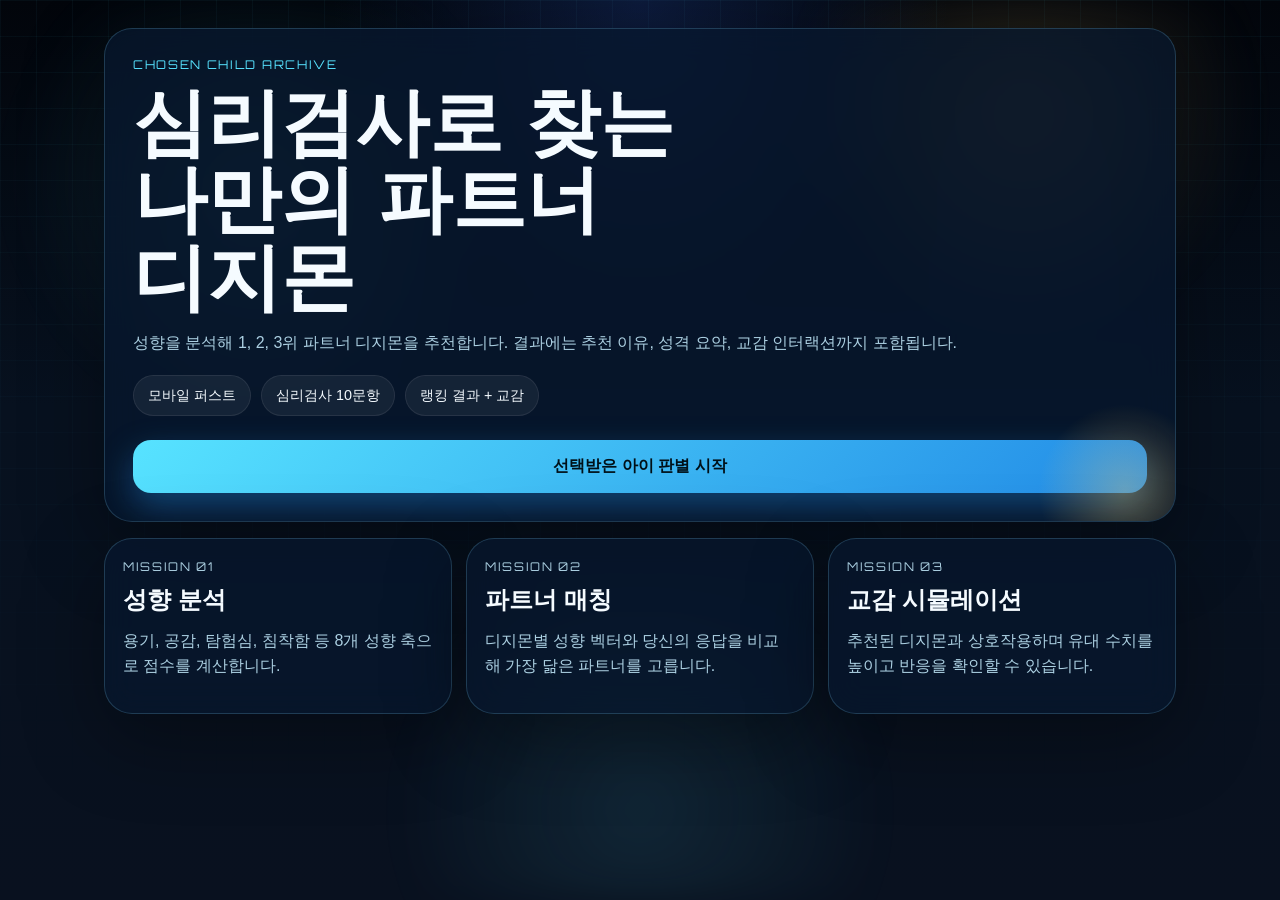
==== index.html @ f462e895 "Initial digimon partner quiz site" ====
<!DOCTYPE html>
<html lang="ko">
  <head>
    <meta charset="UTF-8" />
    <meta name="viewport" content="width=device-width, initial-scale=1.0" />
    <title>Chosen Child Archive</title>
    <meta
      name="description"
      content="심리검사를 통해 당신에게 가장 어울리는 파트너 디지몬을 찾아주는 모바일 중심 웹 경험"
    />
    <link rel="preconnect" href="https://fonts.googleapis.com" />
    <link rel="preconnect" href="https://fonts.gstatic.com" crossorigin />
    <link
      href="https://fonts.googleapis.com/css2?family=Orbitron:wght@500;700;800&family=Pretendard:wght@400;500;600;700&display=swap"
      rel="stylesheet"
    />
    <link rel="stylesheet" href="./styles.css" />
  </head>
  <body>
    <div class="background-layer background-layer-a"></div>
    <div class="background-layer background-layer-b"></div>
    <main class="app-shell">
      <section class="hero-card panel">
        <p class="eyebrow">Chosen Child Archive</p>
        <div class="hero-copy">
          <h1>심리검사로 찾는 나만의 파트너 디지몬</h1>
          <p>
            성향을 분석해 1, 2, 3위 파트너 디지몬을 추천합니다. 결과에는 추천 이유, 성격 요약,
            교감 인터랙션까지 포함됩니다.
          </p>
        </div>
        <div class="hero-meta">
          <span>모바일 퍼스트</span>
          <span>심리검사 10문항</span>
          <span>랭킹 결과 + 교감</span>
        </div>
        <button id="start-button" class="primary-button">선택받은 아이 판별 시작</button>
      </section>

      <section class="mission-grid">
        <article class="panel mini-panel">
          <p class="mini-label">Mission 01</p>
          <h2>성향 분석</h2>
          <p>용기, 공감, 탐험심, 침착함 등 8개 성향 축으로 점수를 계산합니다.</p>
        </article>
        <article class="panel mini-panel">
          <p class="mini-label">Mission 02</p>
          <h2>파트너 매칭</h2>
          <p>디지몬별 성향 벡터와 당신의 응답을 비교해 가장 닮은 파트너를 고릅니다.</p>
        </article>
        <article class="panel mini-panel">
          <p class="mini-label">Mission 03</p>
          <h2>교감 시뮬레이션</h2>
          <p>추천된 디지몬과 상호작용하며 유대 수치를 높이고 반응을 확인할 수 있습니다.</p>
        </article>
      </section>

      <section id="quiz-panel" class="panel hidden">
        <div class="section-head">
          <div>
            <p class="eyebrow">Psych Scan</p>
            <h2>당신의 디지털 문장을 해독합니다</h2>
          </div>
          <div class="progress-block">
            <span id="progress-text">1 / 10</span>
            <div class="progress-bar">
              <div id="progress-fill" class="progress-fill"></div>
            </div>
          </div>
        </div>
        <div id="question-card" class="question-card"></div>
        <div id="answer-list" class="answer-list"></div>
      </section>

      <section id="result-panel" class="hidden">
        <article class="panel result-hero">
          <div class="result-head">
            <div>
              <p class="eyebrow">Partner Confirmed</p>
              <h2 id="result-title">당신의 파트너 디지몬</h2>
              <p id="result-summary" class="result-summary"></p>
            </div>
            <button id="restart-button" class="ghost-button">다시 검사하기</button>
          </div>
          <div id="top-result" class="top-result"></div>
        </article>

        <article class="panel trait-panel">
          <div class="section-head">
            <div>
              <p class="eyebrow">Trait Signature</p>
              <h2>선택받은 아이로서의 성향</h2>
            </div>
          </div>
          <div id="trait-bars" class="trait-bars"></div>
        </article>

        <article class="panel ranking-panel">
          <div class="section-head">
            <div>
              <p class="eyebrow">Top 3 Match</p>
              <h2>추천 파트너 랭킹</h2>
            </div>
          </div>
          <div id="ranking-list" class="ranking-list"></div>
        </article>

        <article class="panel sync-panel">
          <div class="section-head">
            <div>
              <p class="eyebrow">Bond Link</p>
              <h2>파트너와 교감하기</h2>
              <p>행동을 선택해 유대 수치를 높이고 파트너의 반응을 확인하세요.</p>
            </div>
          </div>
          <div class="sync-layout">
            <div id="bond-card" class="bond-card"></div>
            <div class="interaction-card">
              <div id="interaction-actions" class="interaction-actions"></div>
              <div id="interaction-log" class="interaction-log"></div>
            </div>
          </div>
        </article>

        <article class="panel archive-panel">
          <div class="section-head">
            <div>
              <p class="eyebrow">Digimon Archive</p>
              <h2>추천 대상 데이터셋</h2>
            </div>
          </div>
          <div id="archive-list" class="archive-list"></div>
        </article>
      </section>
    </main>

    <script src="./app.js"></script>
  </body>
</html>
---- styles.css ----
:root {
  --bg: #09111f;
  --bg-soft: rgba(9, 17, 31, 0.7);
  --panel: rgba(7, 24, 47, 0.74);
  --panel-strong: rgba(9, 31, 60, 0.92);
  --line: rgba(129, 213, 255, 0.2);
  --text: #f5fbff;
  --muted: #acd0e2;
  --accent: #57e3ff;
  --accent-strong: #ffd166;
  --danger: #ff6b6b;
  --shadow: 0 24px 80px rgba(0, 0, 0, 0.35);
}

* {
  box-sizing: border-box;
}

html {
  scroll-behavior: smooth;
}

body {
  margin: 0;
  min-height: 100vh;
  font-family: "Pretendard", sans-serif;
  color: var(--text);
  background:
    radial-gradient(circle at top, rgba(53, 113, 255, 0.2), transparent 28%),
    linear-gradient(180deg, #02050b 0%, #07111f 45%, #09111f 100%);
  overflow-x: hidden;
}

button {
  font: inherit;
}

.background-layer {
  position: fixed;
  inset: 0;
  pointer-events: none;
  z-index: 0;
}

.background-layer-a {
  background:
    radial-gradient(circle at 20% 20%, rgba(87, 227, 255, 0.12), transparent 20%),
    radial-gradient(circle at 80% 12%, rgba(255, 209, 102, 0.16), transparent 18%),
    radial-gradient(circle at 50% 90%, rgba(87, 227, 255, 0.1), transparent 24%);
  filter: blur(20px);
}

.background-layer-b {
  background-image:
    linear-gradient(rgba(87, 227, 255, 0.07) 1px, transparent 1px),
    linear-gradient(90deg, rgba(87, 227, 255, 0.07) 1px, transparent 1px);
  background-size: 36px 36px;
  mask-image: linear-gradient(180deg, rgba(0, 0, 0, 0.6), transparent 90%);
}

.app-shell {
  position: relative;
  z-index: 1;
  width: min(100%, 1120px);
  margin: 0 auto;
  padding: 20px 16px 72px;
}

.panel {
  background: var(--panel);
  border: 1px solid var(--line);
  backdrop-filter: blur(16px);
  box-shadow: var(--shadow);
  border-radius: 28px;
}

.hero-card {
  padding: 28px 20px;
  position: relative;
  overflow: hidden;
}

.hero-card::after {
  content: "";
  position: absolute;
  inset: auto -40px -60px auto;
  width: 180px;
  height: 180px;
  background: radial-gradient(circle, rgba(255, 209, 102, 0.3), transparent 68%);
}

.eyebrow,
.mini-label {
  margin: 0;
  font-family: "Orbitron", sans-serif;
  letter-spacing: 0.14em;
  text-transform: uppercase;
  color: var(--accent);
  font-size: 0.75rem;
}

.hero-copy h1,
.section-head h2,
.mini-panel h2,
.result-head h2 {
  margin: 10px 0 0;
  font-family: "Orbitron", sans-serif;
  line-height: 1.05;
}

.hero-copy h1 {
  font-size: clamp(2rem, 7vw, 4.6rem);
  max-width: 9ch;
}

.hero-copy p,
.mini-panel p,
.result-summary,
.section-head p,
.rank-card p,
.archive-card p,
.bond-card p,
.interaction-log,
.answer-button p {
  color: var(--muted);
  line-height: 1.6;
}

.hero-meta {
  display: flex;
  flex-wrap: wrap;
  gap: 10px;
  margin: 20px 0 24px;
}

.hero-meta span,
.tag,
.trait-chip {
  padding: 10px 14px;
  border-radius: 999px;
  background: rgba(255, 255, 255, 0.06);
  border: 1px solid rgba(255, 255, 255, 0.08);
  font-size: 0.9rem;
}

.primary-button,
.ghost-button,
.action-button,
.answer-button {
  border: 0;
  border-radius: 18px;
  cursor: pointer;
  transition: transform 180ms ease, box-shadow 180ms ease, background 180ms ease;
}

.primary-button:hover,
.ghost-button:hover,
.action-button:hover,
.answer-button:hover {
  transform: translateY(-2px);
}

.primary-button {
  padding: 16px 20px;
  background: linear-gradient(135deg, var(--accent) 0%, #228be6 100%);
  color: #001018;
  font-weight: 800;
  width: 100%;
  box-shadow: 0 14px 34px rgba(34, 139, 230, 0.4);
}

.ghost-button {
  padding: 14px 18px;
  background: rgba(255, 255, 255, 0.04);
  color: var(--text);
  border: 1px solid rgba(255, 255, 255, 0.12);
}

.mission-grid {
  display: grid;
  grid-template-columns: 1fr;
  gap: 14px;
  margin-top: 16px;
}

.mini-panel {
  padding: 18px;
}

.section-head,
.result-head {
  display: flex;
  justify-content: space-between;
  align-items: flex-start;
  gap: 16px;
}

#quiz-panel,
.result-hero,
.trait-panel,
.ranking-panel,
.sync-panel,
.archive-panel {
  margin-top: 18px;
  padding: 20px;
}

.progress-block {
  min-width: 120px;
}

.progress-bar {
  margin-top: 8px;
  width: 100%;
  height: 10px;
  border-radius: 999px;
  background: rgba(255, 255, 255, 0.08);
  overflow: hidden;
}

.progress-fill {
  height: 100%;
  width: 10%;
  background: linear-gradient(90deg, var(--accent) 0%, var(--accent-strong) 100%);
}

.question-card {
  margin-top: 22px;
  padding: 20px;
  border-radius: 24px;
  background: var(--panel-strong);
  border: 1px solid rgba(87, 227, 255, 0.12);
}

.question-index {
  display: inline-flex;
  align-items: center;
  gap: 10px;
  margin-bottom: 10px;
}

.question-number {
  width: 38px;
  height: 38px;
  display: grid;
  place-items: center;
  border-radius: 50%;
  background: rgba(87, 227, 255, 0.16);
  font-family: "Orbitron", sans-serif;
}

.question-title {
  margin: 0;
  font-size: clamp(1.2rem, 4vw, 1.9rem);
  line-height: 1.4;
}

.answer-list {
  display: grid;
  gap: 12px;
  margin-top: 16px;
}

.answer-button {
  padding: 18px;
  background: rgba(255, 255, 255, 0.04);
  color: var(--text);
  text-align: left;
  border: 1px solid rgba(255, 255, 255, 0.08);
}

.answer-button strong {
  display: block;
  margin-bottom: 6px;
  font-size: 1rem;
}

.top-result {
  margin-top: 20px;
}

.top-card,
.rank-card,
.archive-card,
.bond-card,
.interaction-card {
  border-radius: 24px;
  background: var(--panel-strong);
  border: 1px solid rgba(87, 227, 255, 0.12);
}

.top-card {
  overflow: hidden;
}

.digimon-visual {
  position: relative;
  min-height: 320px;
  padding: 22px;
  display: flex;
  align-items: flex-end;
  background:
    linear-gradient(180deg, rgba(87, 227, 255, 0.08), transparent 50%),
    radial-gradient(circle at top right, rgba(255, 209, 102, 0.24), transparent 28%);
}

.digimon-visual img,
.archive-card img {
  display: block;
  object-fit: contain;
}

.digimon-visual img {
  width: min(100%, 280px);
  margin: 0 auto;
  filter: drop-shadow(0 24px 28px rgba(0, 0, 0, 0.4));
}

.signal-badge {
  position: absolute;
  top: 18px;
  left: 18px;
  padding: 10px 12px;
  border-radius: 999px;
  background: rgba(0, 0, 0, 0.36);
  border: 1px solid rgba(255, 255, 255, 0.1);
  font-family: "Orbitron", sans-serif;
  font-size: 0.82rem;
}

.top-card-content {
  padding: 20px;
}

.top-card-content h3,
.archive-card h3,
.rank-card h3,
.bond-card h3 {
  margin: 0;
  font-size: 1.4rem;
}

.tag-row,
.trait-chip-row {
  display: flex;
  flex-wrap: wrap;
  gap: 10px;
  margin-top: 14px;
}

.score-line {
  margin-top: 18px;
}

.score-line strong {
  display: block;
  margin-bottom: 8px;
}

.score-line .progress-bar {
  height: 12px;
}

.trait-bars,
.ranking-list,
.archive-list {
  display: grid;
  gap: 14px;
  margin-top: 18px;
}

.trait-row {
  display: grid;
  grid-template-columns: 92px 1fr 44px;
  align-items: center;
  gap: 12px;
}

.trait-row span {
  font-size: 0.92rem;
}

.trait-meter {
  height: 10px;
  border-radius: 999px;
  overflow: hidden;
  background: rgba(255, 255, 255, 0.08);
}

.trait-meter-fill {
  height: 100%;
  border-radius: inherit;
  background: linear-gradient(90deg, #65f6ff 0%, #ffd166 100%);
}

.rank-card,
.archive-card {
  padding: 18px;
}

.rank-header,
.archive-headline {
  display: flex;
  align-items: center;
  gap: 14px;
}

.rank-number {
  width: 42px;
  height: 42px;
  border-radius: 16px;
  display: grid;
  place-items: center;
  background: rgba(87, 227, 255, 0.16);
  font-family: "Orbitron", sans-serif;
  font-weight: 700;
}

.archive-card img {
  width: 84px;
  height: 84px;
  border-radius: 20px;
  background: rgba(255, 255, 255, 0.06);
  padding: 10px;
}

.sync-layout {
  margin-top: 18px;
  display: grid;
  grid-template-columns: 1fr;
  gap: 14px;
}

.bond-card,
.interaction-card {
  padding: 18px;
}

.bond-meter {
  height: 14px;
  border-radius: 999px;
  overflow: hidden;
  margin-top: 12px;
  background: rgba(255, 255, 255, 0.08);
}

.bond-fill {
  height: 100%;
  width: 0;
  background: linear-gradient(90deg, #57e3ff 0%, #ffd166 100%);
}

.interaction-actions {
  display: grid;
  grid-template-columns: repeat(2, 1fr);
  gap: 10px;
}

.action-button {
  padding: 14px 12px;
  background: rgba(255, 255, 255, 0.05);
  color: var(--text);
  border: 1px solid rgba(255, 255, 255, 0.08);
}

.interaction-log {
  margin-top: 14px;
  min-height: 140px;
  padding: 16px;
  border-radius: 18px;
  background: rgba(0, 0, 0, 0.18);
  white-space: pre-line;
}

.hidden {
  display: none;
}

@media (min-width: 740px) {
  .app-shell {
    padding: 28px 24px 100px;
  }

  .hero-card,
  #quiz-panel,
  .result-hero,
  .trait-panel,
  .ranking-panel,
  .sync-panel,
  .archive-panel {
    padding: 28px;
  }

  .mission-grid {
    grid-template-columns: repeat(3, 1fr);
  }

  .top-card {
    display: grid;
    grid-template-columns: minmax(280px, 360px) 1fr;
  }

  .archive-list {
    grid-template-columns: repeat(2, 1fr);
  }

  .sync-layout {
    grid-template-columns: 320px 1fr;
  }
}

@media (max-width: 739px) {
  .result-head,
  .section-head {
    flex-direction: column;
  }

  .interaction-actions {
    grid-template-columns: 1fr;
  }
}
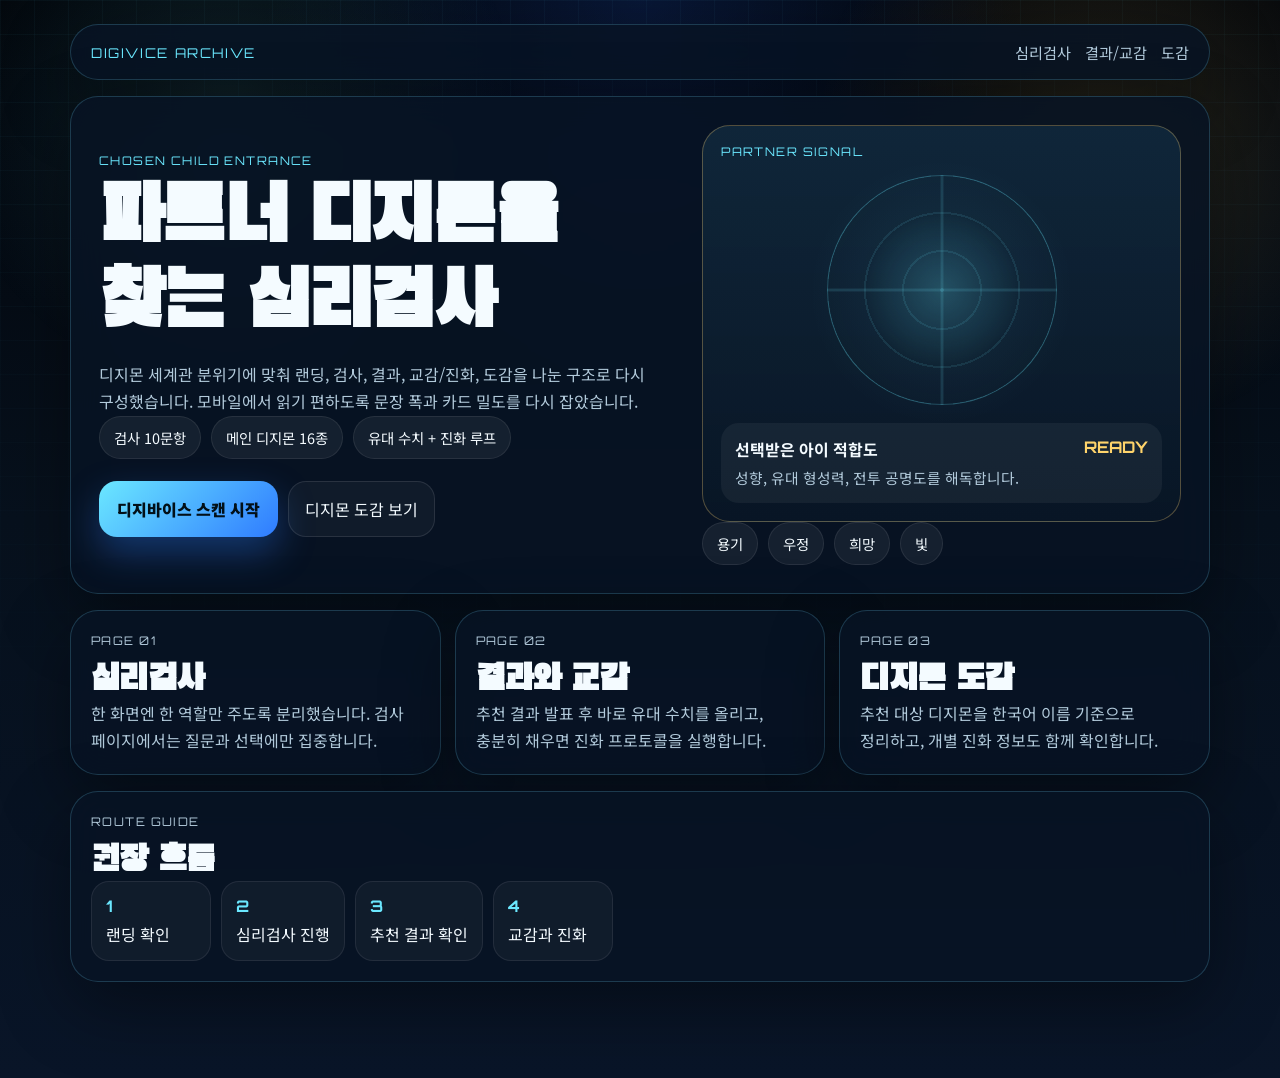
==== commit 13f4dc33: "Split experience into multi-page digivice flow" ====
--- a/index.html
+++ b/index.html
@@ -3,137 +3,102 @@
   <head>
     <meta charset="UTF-8" />
     <meta name="viewport" content="width=device-width, initial-scale=1.0" />
-    <title>Chosen Child Archive</title>
+    <title>디지바이스 매칭 아카이브</title>
     <meta
       name="description"
-      content="심리검사를 통해 당신에게 가장 어울리는 파트너 디지몬을 찾아주는 모바일 중심 웹 경험"
+      content="선택받은 아이 심리검사를 통해 당신의 파트너 디지몬을 찾는 멀티페이지 웹 경험"
     />
     <link rel="preconnect" href="https://fonts.googleapis.com" />
     <link rel="preconnect" href="https://fonts.gstatic.com" crossorigin />
     <link
-      href="https://fonts.googleapis.com/css2?family=Orbitron:wght@500;700;800&family=Pretendard:wght@400;500;600;700&display=swap"
+      href="https://fonts.googleapis.com/css2?family=Black+Han+Sans&family=Noto+Sans+KR:wght@400;500;700;900&family=Orbitron:wght@500;700;800&display=swap"
       rel="stylesheet"
     />
     <link rel="stylesheet" href="./styles.css" />
   </head>
   <body>
-    <div class="background-layer background-layer-a"></div>
-    <div class="background-layer background-layer-b"></div>
+    <div class="scan-grid"></div>
+    <div class="scan-orb scan-orb-a"></div>
+    <div class="scan-orb scan-orb-b"></div>
+
     <main class="app-shell">
-      <section class="hero-card panel">
-        <p class="eyebrow">Chosen Child Archive</p>
+      <header class="topbar panel">
+        <a class="brand" href="./index.html">DIGIVICE ARCHIVE</a>
+        <nav class="topnav">
+          <a href="./quiz.html">심리검사</a>
+          <a href="./result.html">결과/교감</a>
+          <a href="./archive.html">도감</a>
+        </nav>
+      </header>
+
+      <section class="hero panel">
         <div class="hero-copy">
-          <h1>심리검사로 찾는 나만의 파트너 디지몬</h1>
-          <p>
-            성향을 분석해 1, 2, 3위 파트너 디지몬을 추천합니다. 결과에는 추천 이유, 성격 요약,
-            교감 인터랙션까지 포함됩니다.
+          <p class="eyebrow">Chosen Child Entrance</p>
+          <h1>파트너 디지몬을 찾는 심리검사</h1>
+          <p class="hero-text">
+            디지몬 세계관 분위기에 맞춰 랜딩, 검사, 결과, 교감/진화, 도감을 나눈 구조로 다시
+            구성했습니다. 모바일에서 읽기 편하도록 문장 폭과 카드 밀도를 다시 잡았습니다.
           </p>
+          <div class="hero-tags">
+            <span>검사 10문항</span>
+            <span>메인 디지몬 16종</span>
+            <span>유대 수치 + 진화 루프</span>
+          </div>
+          <div class="hero-actions">
+            <a class="primary-button link-button" href="./quiz.html">디지바이스 스캔 시작</a>
+            <a class="ghost-button link-button" href="./archive.html">디지몬 도감 보기</a>
+          </div>
         </div>
-        <div class="hero-meta">
-          <span>모바일 퍼스트</span>
-          <span>심리검사 10문항</span>
-          <span>랭킹 결과 + 교감</span>
+
+        <div class="hero-device">
+          <div class="device-screen">
+            <p class="device-label">Partner Signal</p>
+            <div class="device-radar"></div>
+            <div class="device-status">
+              <div>
+                <strong>선택받은 아이 적합도</strong>
+                <span>성향, 유대 형성력, 전투 공명도를 해독합니다.</span>
+              </div>
+              <b>READY</b>
+            </div>
+          </div>
+          <div class="crest-row">
+            <span class="crest-badge">용기</span>
+            <span class="crest-badge">우정</span>
+            <span class="crest-badge">희망</span>
+            <span class="crest-badge">빛</span>
+          </div>
         </div>
-        <button id="start-button" class="primary-button">선택받은 아이 판별 시작</button>
       </section>
 
-      <section class="mission-grid">
-        <article class="panel mini-panel">
-          <p class="mini-label">Mission 01</p>
-          <h2>성향 분석</h2>
-          <p>용기, 공감, 탐험심, 침착함 등 8개 성향 축으로 점수를 계산합니다.</p>
+      <section class="intro-grid">
+        <article class="panel intro-card">
+          <p class="mini-label">Page 01</p>
+          <h2>심리검사</h2>
+          <p>한 화면엔 한 역할만 주도록 분리했습니다. 검사 페이지에서는 질문과 선택에만 집중합니다.</p>
         </article>
-        <article class="panel mini-panel">
-          <p class="mini-label">Mission 02</p>
-          <h2>파트너 매칭</h2>
-          <p>디지몬별 성향 벡터와 당신의 응답을 비교해 가장 닮은 파트너를 고릅니다.</p>
+        <article class="panel intro-card">
+          <p class="mini-label">Page 02</p>
+          <h2>결과와 교감</h2>
+          <p>추천 결과 발표 후 바로 유대 수치를 올리고, 충분히 채우면 진화 프로토콜을 실행합니다.</p>
         </article>
-        <article class="panel mini-panel">
-          <p class="mini-label">Mission 03</p>
-          <h2>교감 시뮬레이션</h2>
-          <p>추천된 디지몬과 상호작용하며 유대 수치를 높이고 반응을 확인할 수 있습니다.</p>
+        <article class="panel intro-card">
+          <p class="mini-label">Page 03</p>
+          <h2>디지몬 도감</h2>
+          <p>추천 대상 디지몬을 한국어 이름 기준으로 정리하고, 개별 진화 정보도 함께 확인합니다.</p>
         </article>
       </section>
 
-      <section id="quiz-panel" class="panel hidden">
-        <div class="section-head">
-          <div>
-            <p class="eyebrow">Psych Scan</p>
-            <h2>당신의 디지털 문장을 해독합니다</h2>
-          </div>
-          <div class="progress-block">
-            <span id="progress-text">1 / 10</span>
-            <div class="progress-bar">
-              <div id="progress-fill" class="progress-fill"></div>
-            </div>
-          </div>
+      <section class="panel cta-card">
+        <p class="eyebrow">Route Guide</p>
+        <h2>권장 흐름</h2>
+        <div class="route-steps">
+          <div class="route-step"><strong>1</strong><span>랜딩 확인</span></div>
+          <div class="route-step"><strong>2</strong><span>심리검사 진행</span></div>
+          <div class="route-step"><strong>3</strong><span>추천 결과 확인</span></div>
+          <div class="route-step"><strong>4</strong><span>교감과 진화</span></div>
         </div>
-        <div id="question-card" class="question-card"></div>
-        <div id="answer-list" class="answer-list"></div>
-      </section>
-
-      <section id="result-panel" class="hidden">
-        <article class="panel result-hero">
-          <div class="result-head">
-            <div>
-              <p class="eyebrow">Partner Confirmed</p>
-              <h2 id="result-title">당신의 파트너 디지몬</h2>
-              <p id="result-summary" class="result-summary"></p>
-            </div>
-            <button id="restart-button" class="ghost-button">다시 검사하기</button>
-          </div>
-          <div id="top-result" class="top-result"></div>
-        </article>
-
-        <article class="panel trait-panel">
-          <div class="section-head">
-            <div>
-              <p class="eyebrow">Trait Signature</p>
-              <h2>선택받은 아이로서의 성향</h2>
-            </div>
-          </div>
-          <div id="trait-bars" class="trait-bars"></div>
-        </article>
-
-        <article class="panel ranking-panel">
-          <div class="section-head">
-            <div>
-              <p class="eyebrow">Top 3 Match</p>
-              <h2>추천 파트너 랭킹</h2>
-            </div>
-          </div>
-          <div id="ranking-list" class="ranking-list"></div>
-        </article>
-
-        <article class="panel sync-panel">
-          <div class="section-head">
-            <div>
-              <p class="eyebrow">Bond Link</p>
-              <h2>파트너와 교감하기</h2>
-              <p>행동을 선택해 유대 수치를 높이고 파트너의 반응을 확인하세요.</p>
-            </div>
-          </div>
-          <div class="sync-layout">
-            <div id="bond-card" class="bond-card"></div>
-            <div class="interaction-card">
-              <div id="interaction-actions" class="interaction-actions"></div>
-              <div id="interaction-log" class="interaction-log"></div>
-            </div>
-          </div>
-        </article>
-
-        <article class="panel archive-panel">
-          <div class="section-head">
-            <div>
-              <p class="eyebrow">Digimon Archive</p>
-              <h2>추천 대상 데이터셋</h2>
-            </div>
-          </div>
-          <div id="archive-list" class="archive-list"></div>
-        </article>
       </section>
     </main>
-
-    <script src="./app.js"></script>
   </body>
 </html>
--- a/styles.css
+++ b/styles.css
@@ -1,15 +1,14 @@
 :root {
-  --bg: #09111f;
-  --bg-soft: rgba(9, 17, 31, 0.7);
-  --panel: rgba(7, 24, 47, 0.74);
-  --panel-strong: rgba(9, 31, 60, 0.92);
-  --line: rgba(129, 213, 255, 0.2);
-  --text: #f5fbff;
-  --muted: #acd0e2;
-  --accent: #57e3ff;
-  --accent-strong: #ffd166;
-  --danger: #ff6b6b;
-  --shadow: 0 24px 80px rgba(0, 0, 0, 0.35);
+  --bg: #07111d;
+  --panel: rgba(8, 20, 36, 0.84);
+  --panel-strong: rgba(11, 28, 47, 0.94);
+  --border: rgba(115, 220, 255, 0.2);
+  --border-strong: rgba(255, 208, 112, 0.3);
+  --text: #f4fbff;
+  --muted: #b2cadb;
+  --accent: #6be8ff;
+  --accent-2: #ffd46b;
+  --shadow: 0 24px 70px rgba(0, 0, 0, 0.38);
 }
 
 * {
@@ -23,118 +22,201 @@
 body {
   margin: 0;
   min-height: 100vh;
-  font-family: "Pretendard", sans-serif;
+  font-family: "Noto Sans KR", sans-serif;
   color: var(--text);
   background:
-    radial-gradient(circle at top, rgba(53, 113, 255, 0.2), transparent 28%),
-    linear-gradient(180deg, #02050b 0%, #07111f 45%, #09111f 100%);
+    radial-gradient(circle at top, rgba(37, 104, 255, 0.18), transparent 30%),
+    linear-gradient(180deg, #02050a 0%, #07111d 48%, #091528 100%);
   overflow-x: hidden;
+}
+
+a {
+  color: inherit;
+  text-decoration: none;
 }
 
 button {
   font: inherit;
 }
 
-.background-layer {
+p,
+h1,
+h2,
+h3 {
+  margin: 0;
+  word-break: keep-all;
+}
+
+.scan-grid,
+.scan-orb {
   position: fixed;
   inset: 0;
   pointer-events: none;
-  z-index: 0;
-}
-
-.background-layer-a {
-  background:
-    radial-gradient(circle at 20% 20%, rgba(87, 227, 255, 0.12), transparent 20%),
-    radial-gradient(circle at 80% 12%, rgba(255, 209, 102, 0.16), transparent 18%),
-    radial-gradient(circle at 50% 90%, rgba(87, 227, 255, 0.1), transparent 24%);
-  filter: blur(20px);
-}
-
-.background-layer-b {
+}
+
+.scan-grid {
   background-image:
-    linear-gradient(rgba(87, 227, 255, 0.07) 1px, transparent 1px),
-    linear-gradient(90deg, rgba(87, 227, 255, 0.07) 1px, transparent 1px);
-  background-size: 36px 36px;
-  mask-image: linear-gradient(180deg, rgba(0, 0, 0, 0.6), transparent 90%);
+    linear-gradient(rgba(107, 232, 255, 0.05) 1px, transparent 1px),
+    linear-gradient(90deg, rgba(107, 232, 255, 0.05) 1px, transparent 1px);
+  background-size: 34px 34px;
+  mask-image: linear-gradient(180deg, rgba(0, 0, 0, 0.75), transparent 90%);
+}
+
+.scan-orb-a {
+  background: radial-gradient(circle at 18% 12%, rgba(107, 232, 255, 0.12), transparent 22%);
+}
+
+.scan-orb-b {
+  background: radial-gradient(circle at 86% 16%, rgba(255, 212, 107, 0.14), transparent 22%);
 }
 
 .app-shell {
   position: relative;
   z-index: 1;
-  width: min(100%, 1120px);
+  width: min(1180px, 100%);
   margin: 0 auto;
-  padding: 20px 16px 72px;
+  padding: 16px 14px 72px;
 }
 
 .panel {
   background: var(--panel);
-  border: 1px solid var(--line);
-  backdrop-filter: blur(16px);
+  border: 1px solid var(--border);
+  border-radius: 28px;
   box-shadow: var(--shadow);
-  border-radius: 28px;
-}
-
-.hero-card {
-  padding: 28px 20px;
-  position: relative;
-  overflow: hidden;
-}
-
-.hero-card::after {
-  content: "";
-  position: absolute;
-  inset: auto -40px -60px auto;
-  width: 180px;
-  height: 180px;
-  background: radial-gradient(circle, rgba(255, 209, 102, 0.3), transparent 68%);
-}
-
+  backdrop-filter: blur(18px);
+}
+
+.topbar {
+  padding: 14px 18px;
+  display: flex;
+  justify-content: space-between;
+  align-items: center;
+  gap: 16px;
+}
+
+.brand,
 .eyebrow,
-.mini-label {
-  margin: 0;
+.mini-label,
+.device-label {
   font-family: "Orbitron", sans-serif;
-  letter-spacing: 0.14em;
+  letter-spacing: 0.12em;
   text-transform: uppercase;
+}
+
+.brand {
+  font-size: 0.84rem;
   color: var(--accent);
-  font-size: 0.75rem;
+}
+
+.topnav {
+  display: flex;
+  flex-wrap: wrap;
+  gap: 14px;
+}
+
+.topnav a {
+  font-size: 0.95rem;
+  color: var(--muted);
+}
+
+.topnav a.active {
+  color: var(--text);
+}
+
+.eyebrow,
+.mini-label,
+.device-label {
+  color: var(--accent);
+  font-size: 0.74rem;
+}
+
+.hero,
+.page-hero,
+.intro-card,
+.cta-card,
+.quiz-panel,
+.result-hero,
+.trait-panel,
+.ranking-panel,
+.bond-panel,
+.archive-panel,
+.empty-state {
+  padding: 20px;
+}
+
+.hero {
+  margin-top: 16px;
+  display: grid;
+  gap: 18px;
 }
 
 .hero-copy h1,
+.page-hero h1,
 .section-head h2,
-.mini-panel h2,
-.result-head h2 {
-  margin: 10px 0 0;
-  font-family: "Orbitron", sans-serif;
-  line-height: 1.05;
+.intro-card h2,
+.cta-card h2,
+.empty-state h1 {
+  margin-top: 10px;
+  font-family: "Black Han Sans", sans-serif;
+  letter-spacing: -0.02em;
+  line-height: 1.1;
 }
 
 .hero-copy h1 {
-  font-size: clamp(2rem, 7vw, 4.6rem);
-  max-width: 9ch;
-}
-
-.hero-copy p,
-.mini-panel p,
-.result-summary,
+  font-size: clamp(2.3rem, 10vw, 4.8rem);
+  max-width: 10ch;
+}
+
+.page-hero h1,
+.empty-state h1 {
+  font-size: clamp(2rem, 8vw, 3.6rem);
+}
+
+.section-head h2,
+.intro-card h2,
+.cta-card h2 {
+  font-size: clamp(1.55rem, 5vw, 2.2rem);
+}
+
+.hero-text,
+.page-hero p,
+.intro-card p,
+.cta-card p,
 .section-head p,
+.question-subcopy,
 .rank-card p,
 .archive-card p,
 .bond-card p,
+.milestone-item p,
 .interaction-log,
-.answer-button p {
+.empty-state p {
   color: var(--muted);
-  line-height: 1.6;
-}
-
-.hero-meta {
+  line-height: 1.7;
+}
+
+.hero-text,
+.page-hero p {
+  margin-top: 14px;
+  max-width: 36rem;
+}
+
+.hero-tags,
+.tag-row,
+.status-row,
+.trait-chip-row,
+.crest-row,
+.fragments,
+.hero-actions,
+.route-steps {
   display: flex;
   flex-wrap: wrap;
   gap: 10px;
-  margin: 20px 0 24px;
-}
-
-.hero-meta span,
+}
+
+.hero-tags span,
+.crest-badge,
 .tag,
+.status-pill,
 .trait-chip {
   padding: 10px 14px;
   border-radius: 999px;
@@ -143,116 +225,218 @@
   font-size: 0.9rem;
 }
 
+.hero-actions {
+  margin-top: 22px;
+}
+
 .primary-button,
 .ghost-button,
+.answer-button,
 .action-button,
-.answer-button {
+.link-button {
   border: 0;
   border-radius: 18px;
+  transition: transform 180ms ease, box-shadow 180ms ease;
+}
+
+.primary-button,
+.ghost-button,
+.answer-button,
+.action-button {
   cursor: pointer;
-  transition: transform 180ms ease, box-shadow 180ms ease, background 180ms ease;
 }
 
 .primary-button:hover,
 .ghost-button:hover,
+.answer-button:hover,
 .action-button:hover,
-.answer-button:hover {
+.link-button:hover {
   transform: translateY(-2px);
 }
 
-.primary-button {
-  padding: 16px 20px;
-  background: linear-gradient(135deg, var(--accent) 0%, #228be6 100%);
-  color: #001018;
-  font-weight: 800;
-  width: 100%;
-  box-shadow: 0 14px 34px rgba(34, 139, 230, 0.4);
-}
-
-.ghost-button {
-  padding: 14px 18px;
+.primary-button,
+.link-button.primary-button,
+.hero-actions .primary-button {
+  display: inline-flex;
+  align-items: center;
+  justify-content: center;
+  min-height: 54px;
+  padding: 16px 18px;
+  background: linear-gradient(135deg, var(--accent) 0%, #2f7bff 100%);
+  color: #021018;
+  font-weight: 900;
+  box-shadow: 0 16px 36px rgba(47, 123, 255, 0.34);
+}
+
+.ghost-button,
+.link-button.ghost-button {
+  display: inline-flex;
+  align-items: center;
+  justify-content: center;
+  min-height: 54px;
+  padding: 14px 16px;
   background: rgba(255, 255, 255, 0.04);
+  border: 1px solid rgba(255, 255, 255, 0.1);
   color: var(--text);
-  border: 1px solid rgba(255, 255, 255, 0.12);
-}
-
-.mission-grid {
-  display: grid;
-  grid-template-columns: 1fr;
+}
+
+.hero-device .device-screen {
+  min-height: 280px;
+  padding: 18px;
+  border-radius: 28px;
+  background:
+    radial-gradient(circle at 50% 42%, rgba(107, 232, 255, 0.08), transparent 40%),
+    linear-gradient(180deg, rgba(107, 232, 255, 0.06), rgba(0, 0, 0, 0.18)),
+    var(--panel-strong);
+  border: 1px solid var(--border-strong);
+}
+
+.device-radar {
+  margin: 16px auto 0;
+  width: min(230px, 72vw);
+  aspect-ratio: 1;
+  border-radius: 50%;
+  border: 1px solid rgba(107, 232, 255, 0.24);
+  background:
+    radial-gradient(circle, rgba(107, 232, 255, 0.18), transparent 48%),
+    repeating-radial-gradient(circle, rgba(107, 232, 255, 0.1) 0 2px, transparent 2px 38px),
+    linear-gradient(90deg, transparent 49%, rgba(107, 232, 255, 0.18) 50%, transparent 51%),
+    linear-gradient(transparent 49%, rgba(107, 232, 255, 0.18) 50%, transparent 51%);
+}
+
+.device-status {
+  margin-top: 18px;
+  padding: 14px;
+  border-radius: 18px;
+  background: rgba(255, 255, 255, 0.05);
+  display: flex;
+  justify-content: space-between;
+  gap: 14px;
+}
+
+.device-status strong {
+  display: block;
+  margin-bottom: 4px;
+}
+
+.device-status span,
+.action-button span {
+  color: var(--muted);
+  font-size: 0.92rem;
+}
+
+.device-status b,
+.status-pill {
+  font-family: "Orbitron", sans-serif;
+  color: var(--accent-2);
+}
+
+.intro-grid,
+.result-grid {
+  display: grid;
   gap: 14px;
   margin-top: 16px;
 }
 
-.mini-panel {
-  padding: 18px;
-}
-
-.section-head,
-.result-head {
+.cta-card {
+  margin-top: 16px;
+}
+
+.route-step {
+  min-width: 120px;
+  padding: 14px;
+  border-radius: 18px;
+  background: rgba(255, 255, 255, 0.04);
+  border: 1px solid rgba(255, 255, 255, 0.08);
+}
+
+.route-step strong {
+  display: block;
+  margin-bottom: 6px;
+  font-family: "Orbitron", sans-serif;
+  color: var(--accent);
+}
+
+.compact-hero {
+  margin-top: 16px;
+}
+
+.section-head {
   display: flex;
-  justify-content: space-between;
-  align-items: flex-start;
-  gap: 16px;
-}
-
-#quiz-panel,
-.result-hero,
-.trait-panel,
-.ranking-panel,
-.sync-panel,
-.archive-panel {
-  margin-top: 18px;
-  padding: 20px;
-}
-
-.progress-block {
-  min-width: 120px;
+  flex-direction: column;
+  gap: 12px;
+}
+
+.progress-box {
+  width: min(180px, 100%);
+}
+
+.progress-box span {
+  font-family: "Orbitron", sans-serif;
+  color: var(--accent-2);
+  font-size: 0.86rem;
+}
+
+.progress-bar,
+.trait-track,
+.score-track,
+.bond-track {
+  width: 100%;
+  border-radius: 999px;
+  overflow: hidden;
+  background: rgba(255, 255, 255, 0.08);
 }
 
 .progress-bar {
   margin-top: 8px;
-  width: 100%;
   height: 10px;
-  border-radius: 999px;
-  background: rgba(255, 255, 255, 0.08);
-  overflow: hidden;
-}
-
-.progress-fill {
+}
+
+.progress-fill,
+.trait-fill,
+.score-fill,
+.bond-fill {
   height: 100%;
-  width: 10%;
-  background: linear-gradient(90deg, var(--accent) 0%, var(--accent-strong) 100%);
-}
-
-.question-card {
-  margin-top: 22px;
-  padding: 20px;
+  background: linear-gradient(90deg, var(--accent) 0%, var(--accent-2) 100%);
+}
+
+.question-card,
+.top-card,
+.rank-card,
+.archive-card,
+.bond-card,
+.milestone-item,
+.interaction-log {
   border-radius: 24px;
   background: var(--panel-strong);
-  border: 1px solid rgba(87, 227, 255, 0.12);
+  border: 1px solid rgba(107, 232, 255, 0.14);
+}
+
+.question-card {
+  margin-top: 18px;
+  padding: 18px;
 }
 
 .question-index {
   display: inline-flex;
   align-items: center;
   gap: 10px;
-  margin-bottom: 10px;
-}
-
-.question-number {
-  width: 38px;
-  height: 38px;
+}
+
+.question-no {
+  width: 40px;
+  height: 40px;
+  border-radius: 14px;
   display: grid;
   place-items: center;
-  border-radius: 50%;
-  background: rgba(87, 227, 255, 0.16);
+  background: rgba(107, 232, 255, 0.16);
   font-family: "Orbitron", sans-serif;
 }
 
 .question-title {
-  margin: 0;
-  font-size: clamp(1.2rem, 4vw, 1.9rem);
-  line-height: 1.4;
+  margin-top: 14px;
+  font-size: clamp(1.24rem, 4vw, 1.9rem);
+  line-height: 1.5;
 }
 
 .answer-list {
@@ -263,259 +447,304 @@
 
 .answer-button {
   padding: 18px;
+  text-align: left;
   background: rgba(255, 255, 255, 0.04);
   color: var(--text);
-  text-align: left;
   border: 1px solid rgba(255, 255, 255, 0.08);
 }
 
-.answer-button strong {
+.answer-button strong,
+.action-button strong {
   display: block;
   margin-bottom: 6px;
-  font-size: 1rem;
+}
+
+.result-hero,
+.bond-panel {
+  margin-top: 16px;
 }
 
 .top-result {
-  margin-top: 20px;
-}
-
-.top-card,
+  margin-top: 18px;
+}
+
+.top-card {
+  overflow: hidden;
+}
+
+.top-card-visual {
+  position: relative;
+  min-height: 320px;
+  padding: 20px;
+  background:
+    radial-gradient(circle at 75% 15%, rgba(255, 212, 107, 0.16), transparent 24%),
+    radial-gradient(circle at 25% 50%, rgba(107, 232, 255, 0.14), transparent 28%),
+    linear-gradient(180deg, rgba(255, 255, 255, 0.02), rgba(0, 0, 0, 0.16));
+}
+
+.visual-ring {
+  position: absolute;
+  inset: 26px;
+  border: 1px solid rgba(107, 232, 255, 0.12);
+  border-radius: 26px;
+}
+
+.signal-badge {
+  position: absolute;
+  top: 16px;
+  left: 16px;
+  z-index: 2;
+}
+
+.hero-image,
+.stage-visual,
+.archive-thumb,
+.rank-thumb {
+  width: 100%;
+  aspect-ratio: 1;
+}
+
+.hero-image {
+  position: relative;
+  z-index: 1;
+  width: min(290px, 100%);
+  margin: 34px auto 0;
+}
+
+.hero-image img,
+.stage-visual img,
+.archive-thumb img,
+.rank-thumb img {
+  width: 100%;
+  height: 100%;
+  object-fit: contain;
+  display: block;
+  filter: drop-shadow(0 22px 28px rgba(0, 0, 0, 0.42));
+}
+
+.top-card-copy,
 .rank-card,
 .archive-card,
 .bond-card,
-.interaction-card {
-  border-radius: 24px;
-  background: var(--panel-strong);
-  border: 1px solid rgba(87, 227, 255, 0.12);
-}
-
-.top-card {
-  overflow: hidden;
-}
-
-.digimon-visual {
-  position: relative;
-  min-height: 320px;
-  padding: 22px;
-  display: flex;
-  align-items: flex-end;
-  background:
-    linear-gradient(180deg, rgba(87, 227, 255, 0.08), transparent 50%),
-    radial-gradient(circle at top right, rgba(255, 209, 102, 0.24), transparent 28%);
-}
-
-.digimon-visual img,
-.archive-card img {
-  display: block;
-  object-fit: contain;
-}
-
-.digimon-visual img {
-  width: min(100%, 280px);
-  margin: 0 auto;
-  filter: drop-shadow(0 24px 28px rgba(0, 0, 0, 0.4));
-}
-
-.signal-badge {
-  position: absolute;
-  top: 18px;
-  left: 18px;
-  padding: 10px 12px;
-  border-radius: 999px;
-  background: rgba(0, 0, 0, 0.36);
-  border: 1px solid rgba(255, 255, 255, 0.1);
-  font-family: "Orbitron", sans-serif;
-  font-size: 0.82rem;
-}
-
-.top-card-content {
-  padding: 20px;
-}
-
-.top-card-content h3,
-.archive-card h3,
-.rank-card h3,
-.bond-card h3 {
-  margin: 0;
-  font-size: 1.4rem;
-}
-
-.tag-row,
-.trait-chip-row {
-  display: flex;
-  flex-wrap: wrap;
-  gap: 10px;
-  margin-top: 14px;
-}
-
-.score-line {
+.milestone-item,
+.interaction-log {
+  padding: 16px;
+}
+
+.score-box {
   margin-top: 18px;
 }
 
-.score-line strong {
+.score-box strong {
   display: block;
   margin-bottom: 8px;
 }
 
-.score-line .progress-bar {
+.score-track,
+.bond-track {
+  margin-top: 8px;
   height: 12px;
 }
 
 .trait-bars,
 .ranking-list,
-.archive-list {
+.archive-list,
+.milestone-list {
+  display: grid;
+  gap: 12px;
+  margin-top: 18px;
+}
+
+.trait-row {
+  display: grid;
+  grid-template-columns: 84px 1fr 44px;
+  gap: 10px;
+  align-items: center;
+}
+
+.trait-track {
+  height: 10px;
+}
+
+.rank-head,
+.archive-head {
+  display: grid;
+  grid-template-columns: 76px 1fr;
+  gap: 14px;
+  align-items: center;
+}
+
+.rank-thumb,
+.archive-thumb {
+  padding: 8px;
+  border-radius: 20px;
+  background: rgba(255, 255, 255, 0.05);
+}
+
+.rank-number {
+  width: 34px;
+  height: 34px;
+  margin-bottom: 8px;
+  border-radius: 12px;
+  display: grid;
+  place-items: center;
+  background: rgba(107, 232, 255, 0.16);
+  font-family: "Orbitron", sans-serif;
+}
+
+.bond-layout {
   display: grid;
   gap: 14px;
   margin-top: 18px;
 }
 
-.trait-row {
-  display: grid;
-  grid-template-columns: 92px 1fr 44px;
-  align-items: center;
+.bond-stage {
+  display: grid;
   gap: 12px;
 }
 
-.trait-row span {
-  font-size: 0.92rem;
-}
-
-.trait-meter {
-  height: 10px;
-  border-radius: 999px;
-  overflow: hidden;
-  background: rgba(255, 255, 255, 0.08);
-}
-
-.trait-meter-fill {
-  height: 100%;
-  border-radius: inherit;
-  background: linear-gradient(90deg, #65f6ff 0%, #ffd166 100%);
-}
-
-.rank-card,
-.archive-card {
-  padding: 18px;
-}
-
-.rank-header,
-.archive-headline {
-  display: flex;
-  align-items: center;
-  gap: 14px;
-}
-
-.rank-number {
-  width: 42px;
-  height: 42px;
-  border-radius: 16px;
-  display: grid;
-  place-items: center;
-  background: rgba(87, 227, 255, 0.16);
-  font-family: "Orbitron", sans-serif;
-  font-weight: 700;
-}
-
-.archive-card img {
-  width: 84px;
-  height: 84px;
+.stage-card {
+  min-height: 180px;
+  padding: 14px;
   border-radius: 20px;
-  background: rgba(255, 255, 255, 0.06);
-  padding: 10px;
-}
-
-.sync-layout {
-  margin-top: 18px;
-  display: grid;
-  grid-template-columns: 1fr;
-  gap: 14px;
-}
-
-.bond-card,
-.interaction-card {
-  padding: 18px;
-}
-
-.bond-meter {
-  height: 14px;
-  border-radius: 999px;
-  overflow: hidden;
-  margin-top: 12px;
-  background: rgba(255, 255, 255, 0.08);
-}
-
-.bond-fill {
-  height: 100%;
-  width: 0;
-  background: linear-gradient(90deg, #57e3ff 0%, #ffd166 100%);
+  background: rgba(255, 255, 255, 0.04);
+  border: 1px solid rgba(255, 255, 255, 0.08);
+}
+
+.stage-card strong {
+  display: block;
+  margin-top: 10px;
 }
 
 .interaction-actions {
   display: grid;
-  grid-template-columns: repeat(2, 1fr);
   gap: 10px;
 }
 
 .action-button {
-  padding: 14px 12px;
+  min-height: 62px;
+  padding: 12px;
   background: rgba(255, 255, 255, 0.05);
   color: var(--text);
   border: 1px solid rgba(255, 255, 255, 0.08);
 }
 
+.action-button[disabled] {
+  opacity: 0.5;
+  cursor: default;
+  transform: none;
+}
+
+.milestone-item {
+  display: flex;
+  justify-content: space-between;
+  gap: 14px;
+}
+
 .interaction-log {
-  margin-top: 14px;
-  min-height: 140px;
-  padding: 16px;
-  border-radius: 18px;
-  background: rgba(0, 0, 0, 0.18);
+  min-height: 150px;
   white-space: pre-line;
+}
+
+.archive-list {
+  grid-template-columns: 1fr;
+}
+
+.empty-state {
+  margin-top: 16px;
+  text-align: center;
+}
+
+.empty-state .primary-button {
+  margin-top: 18px;
+}
+
+.evolution-overlay {
+  position: fixed;
+  inset: 0;
+  z-index: 20;
+  display: grid;
+  place-items: center;
+  padding: 20px;
+  background: rgba(2, 5, 10, 0.82);
+  backdrop-filter: blur(14px);
+}
+
+.evolution-burst {
+  width: min(520px, 100%);
+  padding: 24px;
+  border-radius: 28px;
+  text-align: center;
+  background:
+    radial-gradient(circle at top, rgba(255, 212, 107, 0.2), transparent 40%),
+    radial-gradient(circle at bottom, rgba(107, 232, 255, 0.16), transparent 36%),
+    var(--panel-strong);
+  border: 1px solid var(--border-strong);
+}
+
+.evolution-burst h2 {
+  margin-top: 12px;
+  font-family: "Black Han Sans", sans-serif;
+  font-size: clamp(2rem, 8vw, 3.6rem);
+}
+
+.evolution-burst p:last-of-type {
+  margin-top: 12px;
+  color: var(--muted);
+  line-height: 1.7;
 }
 
 .hidden {
   display: none;
 }
 
-@media (min-width: 740px) {
+@media (min-width: 760px) {
   .app-shell {
-    padding: 28px 24px 100px;
-  }
-
-  .hero-card,
-  #quiz-panel,
-  .result-hero,
-  .trait-panel,
-  .ranking-panel,
-  .sync-panel,
-  .archive-panel {
+    padding: 24px 20px 96px;
+  }
+
+  .hero {
+    grid-template-columns: minmax(0, 1.1fr) minmax(320px, 0.9fr);
+    align-items: center;
     padding: 28px;
   }
 
-  .mission-grid {
+  .topbar {
+    padding: 16px 20px;
+  }
+
+  .intro-grid {
     grid-template-columns: repeat(3, 1fr);
+  }
+
+  .section-head {
+    flex-direction: row;
+    justify-content: space-between;
+    align-items: flex-start;
   }
 
   .top-card {
     display: grid;
-    grid-template-columns: minmax(280px, 360px) 1fr;
+    grid-template-columns: minmax(300px, 360px) 1fr;
+  }
+
+  .result-grid {
+    grid-template-columns: 0.9fr 1.1fr;
+  }
+
+  .bond-layout {
+    grid-template-columns: 360px 1fr;
+  }
+
+  .bond-stage {
+    grid-template-columns: 1fr 1fr;
+  }
+
+  .interaction-actions {
+    grid-template-columns: repeat(2, 1fr);
   }
 
   .archive-list {
     grid-template-columns: repeat(2, 1fr);
   }
-
-  .sync-layout {
-    grid-template-columns: 320px 1fr;
-  }
-}
-
-@media (max-width: 739px) {
-  .result-head,
-  .section-head {
-    flex-direction: column;
-  }
-
-  .interaction-actions {
-    grid-template-columns: 1fr;
-  }
-}
+}
